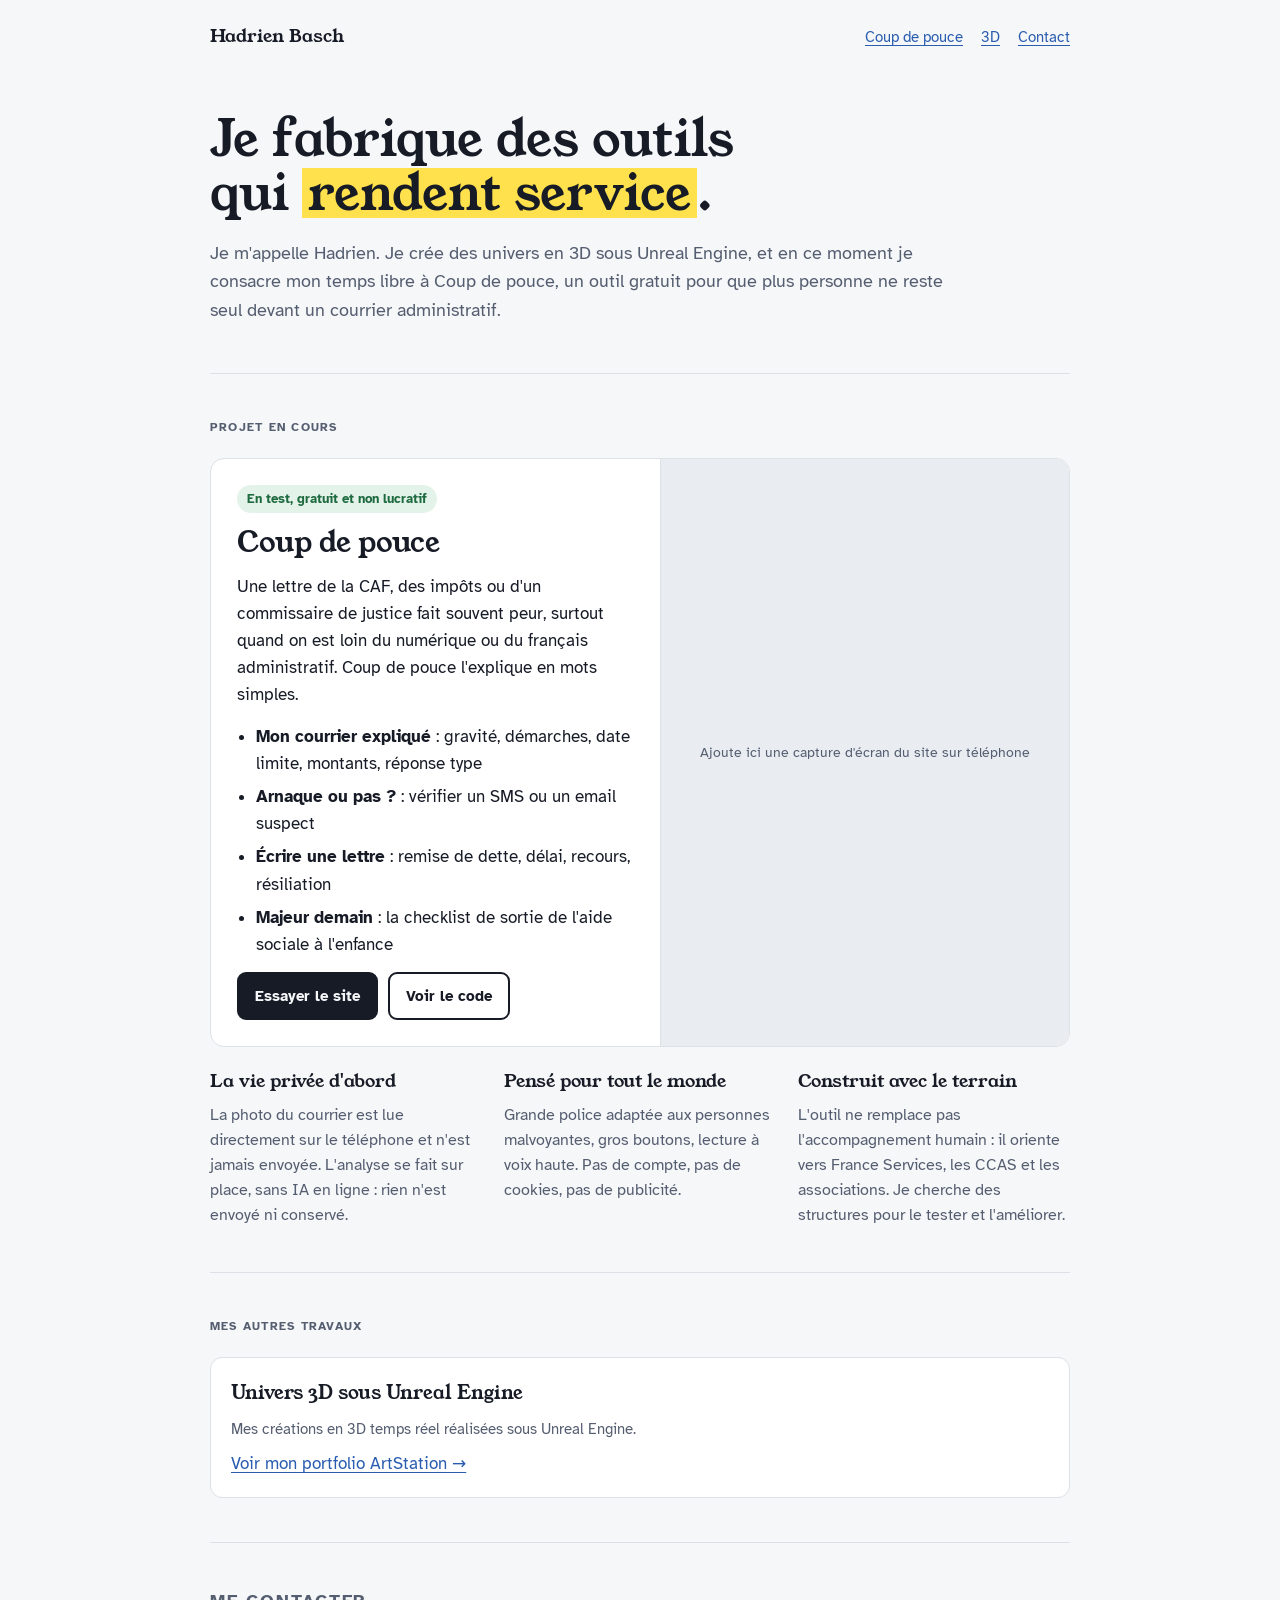
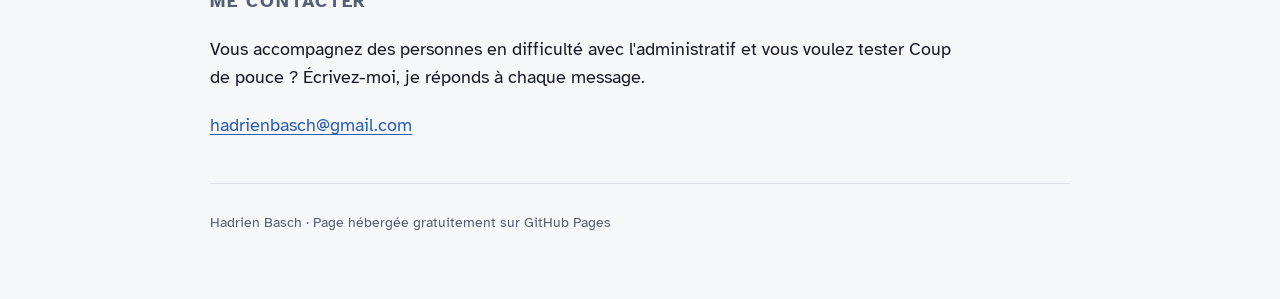
==== index.html @ 84426b32 "Create index.html" ====
<!doctype html>
<html lang="fr">
<head>
<meta charset="utf-8">
<meta name="viewport" content="width=device-width,initial-scale=1">
<title>Hadrien Basch – projets</title>
<meta name="description" content="Je conçois des outils numériques utiles et des univers en 3D. Projet en cours : Coup de pouce, un outil gratuit pour comprendre ses courriers administratifs.">
<link rel="stylesheet" href="https://fonts.googleapis.com/css2?family=Young+Serif&family=Atkinson+Hyperlegible:wght@400;700&display=swap">
<style>
:root{--bg:#F6F7F9;--paper:#FFFFFF;--ink:#171B26;--soft:#555E70;--rule:#DCE0E7;--marker:#FFE14D;--accent:#2A5DB0;
  --display:"Young Serif",Georgia,serif;--body:"Atkinson Hyperlegible",Verdana,system-ui,sans-serif}
@media (prefers-color-scheme:dark){:root{color-scheme:dark;--bg:#10131A;--paper:#181D28;--ink:#EDF0F5;--soft:#A9B1C2;--rule:#2A3142;--marker:#E8CC3F;--accent:#8DB2FF}}
*{box-sizing:border-box}
body{margin:0;background:var(--bg);color:var(--ink);font:17px/1.6 var(--body);padding:0 16px 64px}
.wrap{max-width:860px;margin:0 auto}
a{color:var(--accent);text-underline-offset:3px}
a:focus-visible{outline:3px solid var(--marker);outline-offset:3px}
p{margin:0;max-width:62ch}
h1,h2,h3{margin:0;font-weight:400;font-family:var(--display);text-wrap:balance}
.mark{background:linear-gradient(transparent 14%,var(--marker) 14%,var(--marker) 86%,transparent 86%);color:#171B26;padding:0 .12em}
header.top{display:flex;justify-content:space-between;align-items:center;padding:22px 0;gap:12px;flex-wrap:wrap}
header.top b{font-family:var(--display);font-weight:400;font-size:1.15rem}
header.top nav{display:flex;gap:18px;font-size:.95rem}
.intro{padding:40px 0 48px;display:flex;flex-direction:column;gap:18px;border-bottom:1px solid var(--rule)}
.intro h1{font-size:clamp(2rem,6vw,3.1rem);line-height:1.08;max-width:18ch}
.intro p{font-size:1.12rem;color:var(--soft)}
section{padding:44px 0;border-bottom:1px solid var(--rule);display:flex;flex-direction:column;gap:20px}
.label{font-size:.78rem;text-transform:uppercase;letter-spacing:.1em;font-weight:700;color:var(--soft);font-family:var(--body)}
.feature{background:var(--paper);border:1px solid var(--rule);border-radius:14px;overflow:hidden;display:grid;grid-template-columns:1.1fr 1fr}
@media (max-width:720px){.feature{grid-template-columns:1fr}}
.feature .txt{padding:26px;display:flex;flex-direction:column;gap:14px}
.feature h2{font-size:1.8rem;line-height:1.1}
.status{display:inline-block;width:fit-content;font-size:.8rem;font-weight:700;padding:4px 10px;border-radius:999px;background:#E4F3EA;color:#1F6B40}
@media (prefers-color-scheme:dark){.status{background:#15301F;color:#7ED6A2}}
.feature ul{margin:0;padding-left:1.1em;display:flex;flex-direction:column;gap:6px}
.shot{background:#E9EDF2;min-height:260px;display:grid;place-items:center;color:#555E70;font-size:.9rem;text-align:center;padding:20px;border-left:1px solid var(--rule)}
.shot img{width:100%;height:100%;object-fit:cover;display:block}
@media (prefers-color-scheme:dark){.shot{background:#1D2330;color:#A9B1C2}}
.links{display:flex;gap:10px;flex-wrap:wrap}
.btn{display:inline-flex;align-items:center;gap:6px;padding:10px 16px;border-radius:9px;border:2px solid var(--ink);color:var(--ink);text-decoration:none;font-weight:700;font-size:.95rem}
.btn.primary{background:var(--ink);color:var(--bg)}
.why{display:grid;grid-template-columns:repeat(auto-fit,minmax(220px,1fr));gap:22px}
.why h3{font-size:1.15rem;margin-bottom:6px}
.why p{color:var(--soft);font-size:.98rem}
.other{display:grid;grid-template-columns:repeat(auto-fit,minmax(240px,1fr));gap:16px}
.card{background:var(--paper);border:1px solid var(--rule);border-radius:12px;padding:20px;display:flex;flex-direction:column;gap:8px}
.card h3{font-size:1.2rem}
.card p{color:var(--soft);font-size:.96rem}
.contact p{font-size:1.1rem}
footer{padding-top:28px;color:var(--soft);font-size:.88rem}
</style>
</head>
<body>
<div class="wrap">
  <header class="top">
    <b>Hadrien Basch</b>
    <nav><a href="#coup-de-pouce">Coup de pouce</a><a href="#autres">3D</a><a href="#contact">Contact</a></nav>
  </header>

  <div class="intro">
    <h1>Je fabrique des outils qui <span class="mark">rendent service</span>.</h1>
    <p>Je m'appelle Hadrien. Je crée des univers en 3D sous Unreal Engine, et en ce moment je consacre mon temps libre à Coup de pouce, un outil gratuit pour que plus personne ne reste seul devant un courrier administratif.</p>
  </div>

  <section id="coup-de-pouce">
    <p class="label">Projet en cours</p>
    <article class="feature">
      <div class="txt">
        <span class="status">En test, gratuit et non lucratif</span>
        <h2>Coup de pouce</h2>
        <p>Une lettre de la CAF, des impôts ou d'un commissaire de justice fait souvent peur, surtout quand on est loin du numérique ou du français administratif. Coup de pouce l'explique en mots simples.</p>
        <ul>
          <li><b>Mon courrier expliqué</b> : gravité, démarches, date limite, montants, réponse type</li>
          <li><b>Arnaque ou pas ?</b> : vérifier un SMS ou un email suspect</li>
          <li><b>Écrire une lettre</b> : remise de dette, délai, recours, résiliation</li>
          <li><b>Majeur demain</b> : la checklist de sortie de l'aide sociale à l'enfance</li>
        </ul>
        <div class="links">
          <a class="btn primary" href="https://hbasch.github.io/coupdepouce/">Essayer le site</a>
          <a class="btn" href="https://github.com/hbasch/coupdepouce">Voir le code</a>
        </div>
      </div>
      <div class="shot">
        <!-- Remplace ce bloc par une capture d'écran : <img src="capture-coupdepouce.png" alt="L'outil Mon courrier expliqué sur téléphone"> -->
        Ajoute ici une capture d'écran du site sur téléphone
      </div>
    </article>

    <div class="why">
      <div><h3>La vie privée d'abord</h3><p>La photo du courrier est lue directement sur le téléphone et n'est jamais envoyée. L'analyse se fait sur place, sans IA en ligne : rien n'est envoyé ni conservé.</p></div>
      <div><h3>Pensé pour tout le monde</h3><p>Grande police adaptée aux personnes malvoyantes, gros boutons, lecture à voix haute. Pas de compte, pas de cookies, pas de publicité.</p></div>
      <div><h3>Construit avec le terrain</h3><p>L'outil ne remplace pas l'accompagnement humain : il oriente vers France Services, les CCAS et les associations. Je cherche des structures pour le tester et l'améliorer.</p></div>
    </div>
  </section>

  <section id="autres">
    <p class="label">Mes autres travaux</p>
    <div class="other">
      <div class="card">
        <h3>Univers 3D sous Unreal Engine</h3>
        <p>Mes créations en 3D temps réel réalisées sous Unreal Engine.</p>
        <a href="https://www.artstation.com/hbasch">Voir mon portfolio ArtStation →</a>
      </div>
    </div>
  </section>

  <section id="contact" class="contact">
    <p class="label">Me contacter</p>
    <p>Vous accompagnez des personnes en difficulté avec l'administratif et vous voulez tester Coup de pouce ? Écrivez-moi, je réponds à chaque message.</p>
    <p><a href="mailto:hadrienbasch@gmail.com">hadrienbasch@gmail.com</a></p>
  </section>

  <footer>Hadrien Basch · Page hébergée gratuitement sur GitHub Pages</footer>
</div>
</body>
</html>
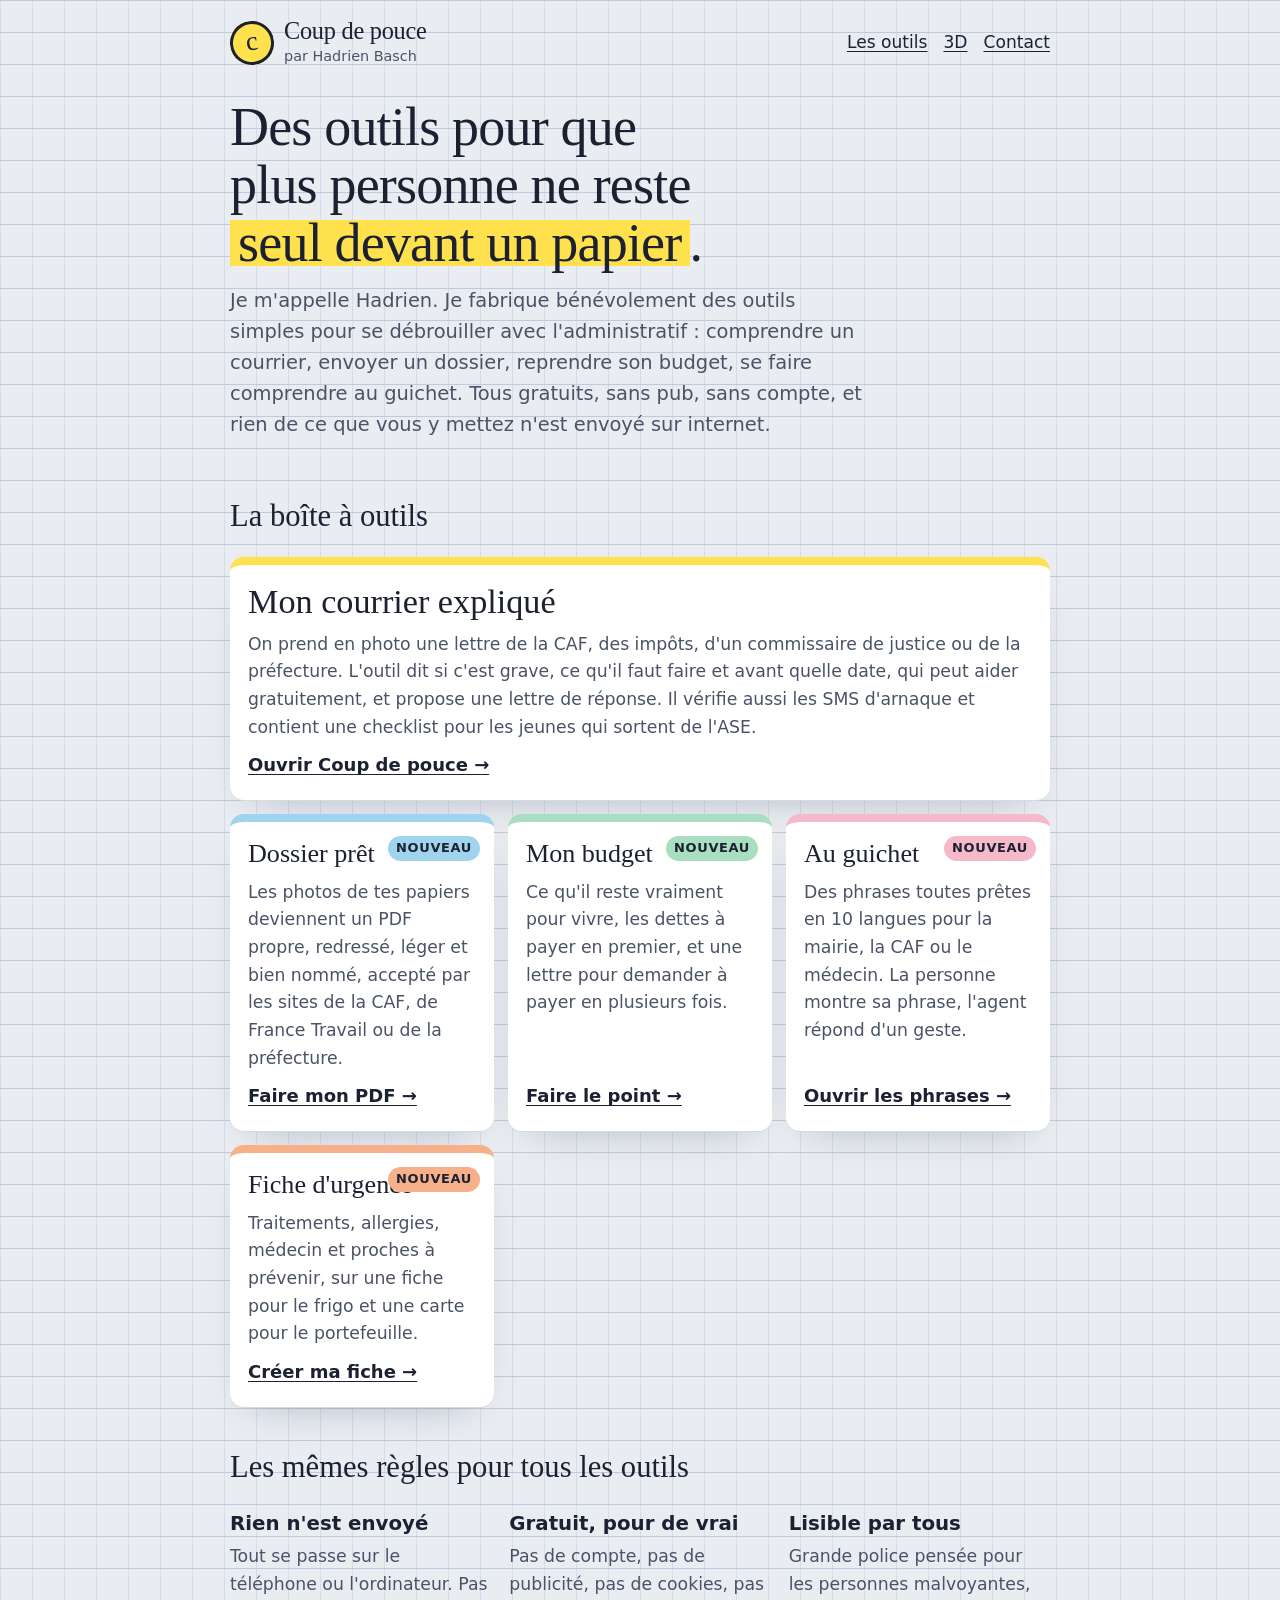
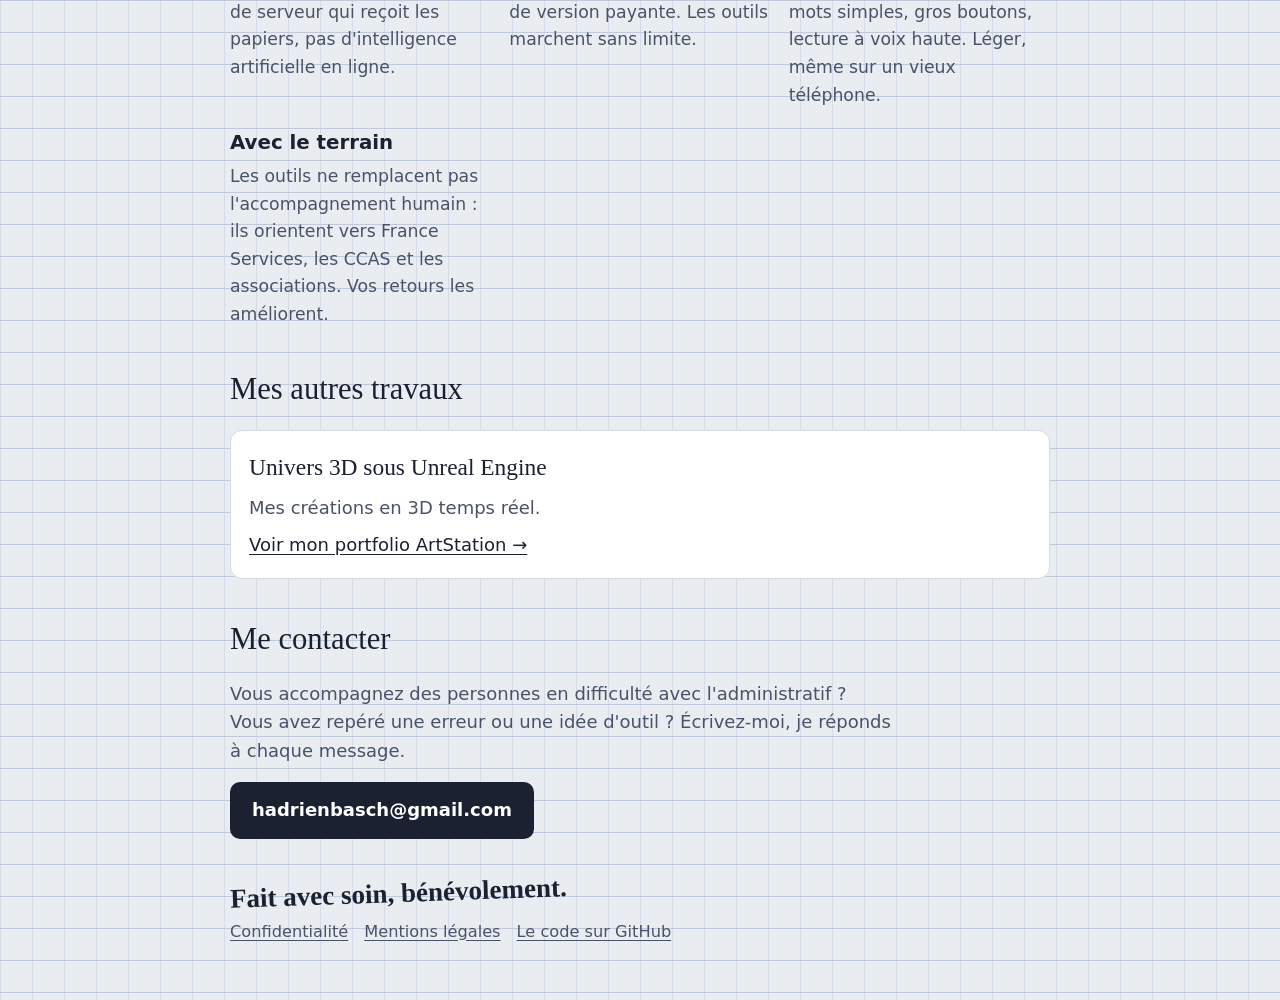
==== commit d126ea39: "Update index.html" ====
--- a/index.html
+++ b/index.html
@@ -3,114 +3,110 @@
 <head>
 <meta charset="utf-8">
 <meta name="viewport" content="width=device-width,initial-scale=1">
-<title>Hadrien Basch – projets</title>
-<meta name="description" content="Je conçois des outils numériques utiles et des univers en 3D. Projet en cours : Coup de pouce, un outil gratuit pour comprendre ses courriers administratifs.">
-<link rel="stylesheet" href="https://fonts.googleapis.com/css2?family=Young+Serif&family=Atkinson+Hyperlegible:wght@400;700&display=swap">
+<title>Hadrien Basch – outils utiles</title>
+<meta name="description" content="Coup de pouce : des outils gratuits, sans pub et sans compte pour se débrouiller avec l'administratif. Courriers, dossiers, budget, guichet, urgence. Par Hadrien Basch.">
+<link rel="icon" href="data:image/svg+xml,%3Csvg xmlns='http://www.w3.org/2000/svg' viewBox='0 0 32 32'%3E%3Ccircle cx='16' cy='16' r='15' fill='%23FFE14D'/%3E%3Ctext x='16' y='22' font-size='17' text-anchor='middle' font-family='Georgia' font-weight='bold' fill='%231B2130'%3Ec%3C/text%3E%3C/svg%3E">
+<link rel="stylesheet" href="commun/outils.css">
 <style>
-:root{--bg:#F6F7F9;--paper:#FFFFFF;--ink:#171B26;--soft:#555E70;--rule:#DCE0E7;--marker:#FFE14D;--accent:#2A5DB0;
-  --display:"Young Serif",Georgia,serif;--body:"Atkinson Hyperlegible",Verdana,system-ui,sans-serif}
-@media (prefers-color-scheme:dark){:root{color-scheme:dark;--bg:#10131A;--paper:#181D28;--ink:#EDF0F5;--soft:#A9B1C2;--rule:#2A3142;--marker:#E8CC3F;--accent:#8DB2FF}}
-*{box-sizing:border-box}
-body{margin:0;background:var(--bg);color:var(--ink);font:17px/1.6 var(--body);padding:0 16px 64px}
-.wrap{max-width:860px;margin:0 auto}
-a{color:var(--accent);text-underline-offset:3px}
-a:focus-visible{outline:3px solid var(--marker);outline-offset:3px}
-p{margin:0;max-width:62ch}
-h1,h2,h3{margin:0;font-weight:400;font-family:var(--display);text-wrap:balance}
-.mark{background:linear-gradient(transparent 14%,var(--marker) 14%,var(--marker) 86%,transparent 86%);color:#171B26;padding:0 .12em}
-header.top{display:flex;justify-content:space-between;align-items:center;padding:22px 0;gap:12px;flex-wrap:wrap}
-header.top b{font-family:var(--display);font-weight:400;font-size:1.15rem}
-header.top nav{display:flex;gap:18px;font-size:.95rem}
-.intro{padding:40px 0 48px;display:flex;flex-direction:column;gap:18px;border-bottom:1px solid var(--rule)}
-.intro h1{font-size:clamp(2rem,6vw,3.1rem);line-height:1.08;max-width:18ch}
-.intro p{font-size:1.12rem;color:var(--soft)}
-section{padding:44px 0;border-bottom:1px solid var(--rule);display:flex;flex-direction:column;gap:20px}
-.label{font-size:.78rem;text-transform:uppercase;letter-spacing:.1em;font-weight:700;color:var(--soft);font-family:var(--body)}
-.feature{background:var(--paper);border:1px solid var(--rule);border-radius:14px;overflow:hidden;display:grid;grid-template-columns:1.1fr 1fr}
-@media (max-width:720px){.feature{grid-template-columns:1fr}}
-.feature .txt{padding:26px;display:flex;flex-direction:column;gap:14px}
-.feature h2{font-size:1.8rem;line-height:1.1}
-.status{display:inline-block;width:fit-content;font-size:.8rem;font-weight:700;padding:4px 10px;border-radius:999px;background:#E4F3EA;color:#1F6B40}
-@media (prefers-color-scheme:dark){.status{background:#15301F;color:#7ED6A2}}
-.feature ul{margin:0;padding-left:1.1em;display:flex;flex-direction:column;gap:6px}
-.shot{background:#E9EDF2;min-height:260px;display:grid;place-items:center;color:#555E70;font-size:.9rem;text-align:center;padding:20px;border-left:1px solid var(--rule)}
-.shot img{width:100%;height:100%;object-fit:cover;display:block}
-@media (prefers-color-scheme:dark){.shot{background:#1D2330;color:#A9B1C2}}
-.links{display:flex;gap:10px;flex-wrap:wrap}
-.btn{display:inline-flex;align-items:center;gap:6px;padding:10px 16px;border-radius:9px;border:2px solid var(--ink);color:var(--ink);text-decoration:none;font-weight:700;font-size:.95rem}
-.btn.primary{background:var(--ink);color:var(--bg)}
-.why{display:grid;grid-template-columns:repeat(auto-fit,minmax(220px,1fr));gap:22px}
-.why h3{font-size:1.15rem;margin-bottom:6px}
-.why p{color:var(--soft);font-size:.98rem}
-.other{display:grid;grid-template-columns:repeat(auto-fit,minmax(240px,1fr));gap:16px}
-.card{background:var(--paper);border:1px solid var(--rule);border-radius:12px;padding:20px;display:flex;flex-direction:column;gap:8px}
-.card h3{font-size:1.2rem}
-.card p{color:var(--soft);font-size:.96rem}
-.contact p{font-size:1.1rem}
-footer{padding-top:28px;color:var(--soft);font-size:.88rem}
+.tools{display:grid;grid-template-columns:repeat(auto-fit,minmax(240px,1fr));gap:14px}
+.tool{background:var(--paper);border-radius:14px;border-top:8px solid var(--c);box-shadow:0 1px 0 var(--rule),0 18px 40px -26px rgba(20,30,50,.35);padding:18px 18px 20px;display:flex;flex-direction:column;gap:10px;text-decoration:none;color:var(--ink);position:relative}
+.tool:hover{transform:translateY(-2px)}
+.tool:focus-visible{outline:3px solid var(--marker);outline-offset:3px}
+@media (prefers-reduced-motion:no-preference){.tool{transition:transform .15s}}
+.tool h3{font-family:var(--display);font-weight:400;font-size:1.45rem;line-height:1.1}
+.tool p{color:var(--ink-soft);font-size:.96rem}
+.tool .go{margin-top:auto;font-weight:700;text-decoration:underline;text-underline-offset:3px}
+.tool .tag{position:absolute;top:14px;right:14px;font-size:.72rem;font-weight:700;text-transform:uppercase;letter-spacing:.05em;padding:2px 8px;border-radius:999px;background:var(--c);color:#1B2130}
+.tool.main{grid-column:1/-1}
+.tool.main h3{font-size:1.9rem}
+.why{display:grid;grid-template-columns:repeat(auto-fit,minmax(220px,1fr));gap:18px}
+.why h3{font-size:1.1rem;margin-bottom:4px}
+.why p{color:var(--ink-soft);font-size:.96rem}
+.sec{padding-block:30px 6px;display:flex;flex-direction:column;gap:16px}
+.sec>h2{font-family:var(--display);font-weight:400;font-size:1.7rem}
+.card3d{background:var(--paper);border:1px solid var(--rule);border-radius:12px;padding:18px;display:flex;flex-direction:column;gap:8px}
+.card3d h3{font-family:var(--display);font-weight:400;font-size:1.3rem}
 </style>
 </head>
 <body>
 <div class="wrap">
   <header class="top">
-    <b>Hadrien Basch</b>
-    <nav><a href="#coup-de-pouce">Coup de pouce</a><a href="#autres">3D</a><a href="#contact">Contact</a></nav>
+    <a class="brand" href="./" aria-label="Accueil">
+      <span class="seal" aria-hidden="true"><span>c</span></span>
+      <span><b>Coup de pouce</b><small>par Hadrien Basch</small></span>
+    </a>
+    <nav class="row" style="gap:16px;font-size:.95rem"><a href="#outils">Les outils</a><a href="#autres">3D</a><a href="#contact">Contact</a></nav>
   </header>
 
-  <div class="intro">
-    <h1>Je fabrique des outils qui <span class="mark">rendent service</span>.</h1>
-    <p>Je m'appelle Hadrien. Je crée des univers en 3D sous Unreal Engine, et en ce moment je consacre mon temps libre à Coup de pouce, un outil gratuit pour que plus personne ne reste seul devant un courrier administratif.</p>
+  <div class="hero">
+    <h1>Des outils pour que plus personne ne reste <span class="mark">seul devant un papier</span>.</h1>
+    <p>Je m'appelle Hadrien. Je fabrique bénévolement des outils simples pour se débrouiller avec l'administratif : comprendre un courrier, envoyer un dossier, reprendre son budget, se faire comprendre au guichet. Tous gratuits, sans pub, sans compte, et rien de ce que vous y mettez n'est envoyé sur internet.</p>
   </div>
 
-  <section id="coup-de-pouce">
-    <p class="label">Projet en cours</p>
-    <article class="feature">
-      <div class="txt">
-        <span class="status">En test, gratuit et non lucratif</span>
-        <h2>Coup de pouce</h2>
-        <p>Une lettre de la CAF, des impôts ou d'un commissaire de justice fait souvent peur, surtout quand on est loin du numérique ou du français administratif. Coup de pouce l'explique en mots simples.</p>
-        <ul>
-          <li><b>Mon courrier expliqué</b> : gravité, démarches, date limite, montants, réponse type</li>
-          <li><b>Arnaque ou pas ?</b> : vérifier un SMS ou un email suspect</li>
-          <li><b>Écrire une lettre</b> : remise de dette, délai, recours, résiliation</li>
-          <li><b>Majeur demain</b> : la checklist de sortie de l'aide sociale à l'enfance</li>
-        </ul>
-        <div class="links">
-          <a class="btn primary" href="https://hbasch.github.io/coupdepouce/">Essayer le site</a>
-          <a class="btn" href="https://github.com/hbasch/coupdepouce">Voir le code</a>
-        </div>
-      </div>
-      <div class="shot">
-        <!-- Remplace ce bloc par une capture d'écran : <img src="capture-coupdepouce.png" alt="L'outil Mon courrier expliqué sur téléphone"> -->
-        Ajoute ici une capture d'écran du site sur téléphone
-      </div>
-    </article>
-
-    <div class="why">
-      <div><h3>La vie privée d'abord</h3><p>La photo du courrier est lue directement sur le téléphone et n'est jamais envoyée. L'analyse se fait sur place, sans IA en ligne : rien n'est envoyé ni conservé.</p></div>
-      <div><h3>Pensé pour tout le monde</h3><p>Grande police adaptée aux personnes malvoyantes, gros boutons, lecture à voix haute. Pas de compte, pas de cookies, pas de publicité.</p></div>
-      <div><h3>Construit avec le terrain</h3><p>L'outil ne remplace pas l'accompagnement humain : il oriente vers France Services, les CCAS et les associations. Je cherche des structures pour le tester et l'améliorer.</p></div>
+  <section class="sec" id="outils" aria-labelledby="tOutils">
+    <h2 id="tOutils">La boîte à outils</h2>
+    <div class="tools">
+      <a class="tool main" href="coupdepouce/" style="--c:var(--t-courrier)">
+        <h3>Mon courrier expliqué</h3>
+        <p>On prend en photo une lettre de la CAF, des impôts, d'un commissaire de justice ou de la préfecture. L'outil dit si c'est grave, ce qu'il faut faire et avant quelle date, qui peut aider gratuitement, et propose une lettre de réponse. Il vérifie aussi les SMS d'arnaque et contient une checklist pour les jeunes qui sortent de l'ASE.</p>
+        <span class="go">Ouvrir Coup de pouce →</span>
+      </a>
+      <a class="tool" href="dossier/" style="--c:var(--t-dossier)">
+        <span class="tag">Nouveau</span>
+        <h3>Dossier prêt</h3>
+        <p>Les photos de tes papiers deviennent un PDF propre, redressé, léger et bien nommé, accepté par les sites de la CAF, de France Travail ou de la préfecture.</p>
+        <span class="go">Faire mon PDF →</span>
+      </a>
+      <a class="tool" href="budget/" style="--c:var(--t-budget)">
+        <span class="tag">Nouveau</span>
+        <h3>Mon budget</h3>
+        <p>Ce qu'il reste vraiment pour vivre, les dettes à payer en premier, et une lettre pour demander à payer en plusieurs fois.</p>
+        <span class="go">Faire le point →</span>
+      </a>
+      <a class="tool" href="guichet/" style="--c:var(--t-guichet)">
+        <span class="tag">Nouveau</span>
+        <h3>Au guichet</h3>
+        <p>Des phrases toutes prêtes en 10 langues pour la mairie, la CAF ou le médecin. La personne montre sa phrase, l'agent répond d'un geste.</p>
+        <span class="go">Ouvrir les phrases →</span>
+      </a>
+      <a class="tool" href="urgence/" style="--c:var(--t-urgence)">
+        <span class="tag">Nouveau</span>
+        <h3>Fiche d'urgence</h3>
+        <p>Traitements, allergies, médecin et proches à prévenir, sur une fiche pour le frigo et une carte pour le portefeuille.</p>
+        <span class="go">Créer ma fiche →</span>
+      </a>
     </div>
   </section>
 
-  <section id="autres">
-    <p class="label">Mes autres travaux</p>
-    <div class="other">
-      <div class="card">
-        <h3>Univers 3D sous Unreal Engine</h3>
-        <p>Mes créations en 3D temps réel réalisées sous Unreal Engine.</p>
-        <a href="https://www.artstation.com/hbasch">Voir mon portfolio ArtStation →</a>
-      </div>
+  <section class="sec" aria-labelledby="tPrincipes">
+    <h2 id="tPrincipes">Les mêmes règles pour tous les outils</h2>
+    <div class="why">
+      <div><h3>Rien n'est envoyé</h3><p>Tout se passe sur le téléphone ou l'ordinateur. Pas de serveur qui reçoit les papiers, pas d'intelligence artificielle en ligne.</p></div>
+      <div><h3>Gratuit, pour de vrai</h3><p>Pas de compte, pas de publicité, pas de cookies, pas de version payante. Les outils marchent sans limite.</p></div>
+      <div><h3>Lisible par tous</h3><p>Grande police pensée pour les personnes malvoyantes, mots simples, gros boutons, lecture à voix haute. Léger, même sur un vieux téléphone.</p></div>
+      <div><h3>Avec le terrain</h3><p>Les outils ne remplacent pas l'accompagnement humain : ils orientent vers France Services, les CCAS et les associations. Vos retours les améliorent.</p></div>
     </div>
   </section>
 
-  <section id="contact" class="contact">
-    <p class="label">Me contacter</p>
-    <p>Vous accompagnez des personnes en difficulté avec l'administratif et vous voulez tester Coup de pouce ? Écrivez-moi, je réponds à chaque message.</p>
-    <p><a href="mailto:hadrienbasch@gmail.com">hadrienbasch@gmail.com</a></p>
+  <section class="sec" id="autres" aria-labelledby="tAutres">
+    <h2 id="tAutres">Mes autres travaux</h2>
+    <div class="card3d">
+      <h3>Univers 3D sous Unreal Engine</h3>
+      <p class="lede">Mes créations en 3D temps réel.</p>
+      <a href="https://www.artstation.com/hbasch">Voir mon portfolio ArtStation →</a>
+    </div>
   </section>
 
-  <footer>Hadrien Basch · Page hébergée gratuitement sur GitHub Pages</footer>
+  <section class="sec" id="contact" aria-labelledby="tContact">
+    <h2 id="tContact">Me contacter</h2>
+    <p class="lede">Vous accompagnez des personnes en difficulté avec l'administratif ? Vous avez repéré une erreur ou une idée d'outil ? Écrivez-moi, je réponds à chaque message.</p>
+    <p><a class="btn" href="mailto:hadrienbasch@gmail.com">hadrienbasch@gmail.com</a></p>
+  </section>
+
+  <footer>
+    <p class="sig hand">Fait avec soin, bénévolement.</p>
+    <nav><a href="coupdepouce/confidentialite.html">Confidentialité</a><a href="coupdepouce/mentions-legales.html">Mentions légales</a><a href="https://github.com/hbasch">Le code sur GitHub</a></nav>
+  </footer>
 </div>
 </body>
 </html>
--- a/commun/outils.css
+++ b/commun/outils.css
@@ -0,0 +1,146 @@
+/* Boîte à outils Coup de pouce : style commun */
+@import url("../coupdepouce/fonts/fonts.css");
+:root{
+  --ground:#E9EDF2;--seyes:#D3DCE8;--seyes-bold:#BFCBDC;--margin:#E7A9AE;
+  --paper:#FFFFFF;--ink:#1B2130;--ink-soft:#4A5366;--rule:#D5DAE3;
+  --marker:#FFE14D;--marker-ink:#1B2130;
+  --red:#C23A2E;--red-bg:#FBE9E6;--green:#2B7A4B;--green-bg:#E4F3EA;--amber:#9A6200;--amber-bg:#FFF2CC;
+  --t-courrier:#FFE14D;--t-dossier:#9FD3EE;--t-budget:#A9DEC0;--t-guichet:#F5B9C9;--t-urgence:#F7B08A;
+  --btn:#1B2130;--btn-ink:#FFFFFF;--fs:18px;
+  --hand:"Caveat","Segoe Print","Bradley Hand",cursive;
+  --display:"Young Serif",Georgia,"Times New Roman",serif;
+  --body:"Atkinson Hyperlegible",Verdana,system-ui,sans-serif;
+}
+@media (prefers-color-scheme:dark){:root:not([data-theme="light"]){
+  color-scheme:dark;--ground:#11151D;--seyes:#1A202B;--seyes-bold:#212836;--margin:#5A2E35;
+  --paper:#1A2030;--ink:#ECEFF5;--ink-soft:#AEB6C7;--rule:#2D3548;--marker:#E8CC3F;--marker-ink:#11151D;
+  --red:#FF8B7E;--red-bg:#3B1E1B;--green:#7ED6A2;--green-bg:#15301F;--amber:#FFCB62;--amber-bg:#352A10;
+  --t-courrier:#C9AE2E;--t-dossier:#4A87A6;--t-budget:#4E9270;--t-guichet:#A5616F;--t-urgence:#B8704A;
+  --btn:#ECEFF5;--btn-ink:#11151D}}
+:root[data-theme="dark"]{
+  color-scheme:dark;--ground:#11151D;--seyes:#1A202B;--seyes-bold:#212836;--margin:#5A2E35;
+  --paper:#1A2030;--ink:#ECEFF5;--ink-soft:#AEB6C7;--rule:#2D3548;--marker:#E8CC3F;--marker-ink:#11151D;
+  --red:#FF8B7E;--red-bg:#3B1E1B;--green:#7ED6A2;--green-bg:#15301F;--amber:#FFCB62;--amber-bg:#352A10;
+  --t-courrier:#C9AE2E;--t-dossier:#4A87A6;--t-budget:#4E9270;--t-guichet:#A5616F;--t-urgence:#B8704A;
+  --btn:#ECEFF5;--btn-ink:#11151D}
+*{box-sizing:border-box}
+[hidden]{display:none!important}
+html{font-size:var(--fs)}
+body{margin:0;color:var(--ink);font-family:var(--body);font-size:1rem;line-height:1.6;background-color:var(--ground);
+  background-image:linear-gradient(var(--seyes-bold) 1px,transparent 1px),linear-gradient(90deg,var(--seyes) 1px,transparent 1px);
+  background-size:32px 32px,32px 32px;padding-inline:16px;padding-block:0 56px}
+.wrap{max-width:820px;margin:0 auto}
+p{margin:0}
+h1,h2,h3{margin:0;text-wrap:balance}
+a{color:inherit;text-underline-offset:3px}
+.mark{background:linear-gradient(transparent 12%,var(--marker) 12%,var(--marker) 88%,transparent 88%);color:var(--marker-ink);padding:0 .15em;box-decoration-break:clone;-webkit-box-decoration-break:clone}
+.hand{font-family:var(--hand);font-weight:600;line-height:1.1}
+
+.top{display:flex;justify-content:space-between;align-items:center;gap:12px;flex-wrap:wrap;padding-block:18px 8px}
+.brand{display:flex;align-items:center;gap:10px;text-decoration:none}
+.seal{width:44px;height:44px;border-radius:50%;background:var(--marker);display:grid;place-items:center;box-shadow:inset 0 0 0 3px var(--ink);transform:rotate(-8deg);flex:none}
+.seal span{font-family:var(--display);font-size:1.5rem;color:#1B2130;line-height:1;margin-top:-3px}
+.brand b{font-family:var(--display);font-weight:400;font-size:1.35rem;letter-spacing:-.01em;display:block;line-height:1.1}
+.brand small{display:block;font-size:.8rem;color:var(--ink-soft)}
+.sizes{display:flex;align-items:center;gap:4px;font-size:.85rem;color:var(--ink-soft)}
+.sizes button{font-family:var(--display);background:var(--paper);color:var(--ink);border:2px solid var(--ink);border-radius:8px;min-width:42px;min-height:42px;padding:0 8px;cursor:pointer;line-height:1}
+.sizes button[aria-pressed="true"]{background:var(--ink);color:var(--paper)}
+.sizes .s1{font-size:.85rem}.sizes .s2{font-size:1.05rem}.sizes .s3{font-size:1.3rem}
+
+/* barre de la collection */
+.suite{display:flex;gap:6px;overflow-x:auto;scrollbar-width:none;padding:6px 0 12px}
+.suite::-webkit-scrollbar{display:none}
+.suite a{flex:none;text-decoration:none;font-weight:700;font-size:.85rem;color:#1B2130;padding:7px 12px;border-radius:999px;border:2px solid transparent;white-space:nowrap}
+.suite a[data-t="courrier"]{background:var(--t-courrier)}.suite a[data-t="dossier"]{background:var(--t-dossier)}
+.suite a[data-t="budget"]{background:var(--t-budget)}.suite a[data-t="guichet"]{background:var(--t-guichet)}.suite a[data-t="urgence"]{background:var(--t-urgence)}
+.suite a[aria-current="page"]{border-color:var(--ink);box-shadow:inset 0 0 0 1px var(--ink)}
+@media (prefers-color-scheme:dark){:root:not([data-theme="light"]) .suite a{color:#0E1118}}
+
+.hero{padding-block:22px 22px}
+.beta{display:flex;flex-wrap:wrap;gap:4px 10px;align-items:baseline;font-size:.92rem;color:var(--ink-soft);background:var(--paper);border:2px dashed var(--ink-soft);border-radius:10px;padding:10px 14px;margin-bottom:18px;max-width:none!important}
+.beta b{background:var(--tool);color:#1B2130;padding:1px 8px;border-radius:999px;font-size:.8rem;text-transform:uppercase;letter-spacing:.05em}
+.suite a .nv{font-style:normal;font-weight:700;font-size:.62rem;text-transform:uppercase;letter-spacing:.05em;margin-left:6px;background:rgba(255,255,255,.7);padding:1px 5px;border-radius:4px;vertical-align:1px}
+.hero h1{font-family:var(--display);font-weight:400;font-size:clamp(1.9rem,6vw,3rem);line-height:1.08;letter-spacing:-.015em;max-width:18ch}
+.hero p{margin-top:12px;font-size:1.08rem;color:var(--ink-soft);max-width:52ch}
+
+.sheet{background:var(--paper);border-radius:14px;box-shadow:0 1px 0 var(--rule),0 18px 40px -24px rgba(20,30,50,.35);position:relative;border-top:8px solid var(--tool,var(--t-courrier))}
+.panel{padding:28px 28px 32px 56px;display:flex;flex-direction:column;gap:22px;position:relative}
+.panel::before{content:"";position:absolute;left:36px;top:0;bottom:0;width:2px;background:var(--margin)}
+@media (max-width:560px){.panel{padding:22px 16px 26px 32px}.panel::before{left:18px}}
+.panel h2{font-family:var(--display);font-weight:400;font-size:1.6rem;line-height:1.15}
+.lede{color:var(--ink-soft);max-width:58ch}
+.sheet+.sheet{margin-top:18px}
+
+.step{position:relative;display:flex;flex-direction:column;gap:10px}
+.step>.num{position:absolute;left:-44px;top:-2px;width:30px;height:30px;border-radius:50%;background:var(--ink);color:var(--paper);display:grid;place-items:center;font-weight:700;font-size:.9rem}
+@media (max-width:560px){.step>.num{left:-29px;width:22px;height:22px;font-size:.72rem}}
+.step h3{font-size:1.1rem}
+.hint{color:var(--ink-soft);font-size:.92rem}
+
+label{font-weight:700;display:block}
+.field{display:flex;flex-direction:column;gap:6px;min-width:0}
+textarea,select,input[type=text],input[type=number],input[type=tel],input[type=date]{width:100%;font:inherit;color:var(--ink);background:var(--paper);border:2px solid var(--rule);border-radius:8px;padding:11px 12px;min-width:0}
+textarea{min-height:110px;resize:vertical;line-height:1.5}
+textarea:hover,select:hover,input:hover{border-color:var(--ink-soft)}
+.row{display:flex;gap:10px;flex-wrap:wrap;align-items:center}
+.grid2{display:grid;grid-template-columns:repeat(auto-fit,minmax(210px,1fr));gap:14px}
+
+button{font:inherit}
+.btn{font-weight:700;padding:12px 20px;border-radius:10px;border:2px solid var(--btn);background:var(--btn);color:var(--btn-ink);cursor:pointer;min-height:50px;text-decoration:none;display:inline-flex;align-items:center;justify-content:center;gap:8px}
+.btn:hover{filter:brightness(1.15)}
+.btn.line{background:transparent;color:var(--ink);border-color:var(--ink)}
+.btn.small{min-height:40px;padding:6px 12px;font-size:.9rem}
+.btn.link{background:none;border:0;color:var(--ink);text-decoration:underline;text-underline-offset:3px;padding:8px 4px;min-height:auto}
+.btn:disabled{opacity:.55;cursor:wait}
+.btn:focus-visible,.suite a:focus-visible,.sizes button:focus-visible,textarea:focus-visible,select:focus-visible,input:focus-visible,summary:focus-visible,.drop:focus-within{outline:3px solid var(--marker);outline-offset:3px;box-shadow:0 0 0 5px var(--ink)}
+
+.drop{border:2px dashed var(--ink-soft);border-radius:12px;padding:18px;display:flex;align-items:center;gap:16px;flex-wrap:wrap;cursor:pointer;background:repeating-linear-gradient(-45deg,transparent 0 12px,rgba(127,140,160,.06) 12px 24px);position:relative}
+.drop input{position:absolute;opacity:0;width:1px;height:1px}
+.drop .cam{width:52px;height:52px;flex:none;border-radius:12px;background:var(--tool,var(--marker));display:grid;place-items:center;color:#1B2130}
+.drop .cam svg{width:28px;height:28px}
+.drop b{display:block;font-size:1.05rem}
+.drop span span{color:var(--ink-soft);font-size:.9rem;font-weight:400;display:block}
+
+.promise{display:flex;gap:14px;align-items:flex-start;background:var(--green-bg);border-radius:10px;padding:14px 16px}
+.promise svg{flex:none;width:26px;height:26px;color:var(--green);margin-top:2px}
+.promise p{font-size:.95rem}
+.promise b{color:var(--green)}
+.warnline{font-size:.92rem;color:var(--ink-soft);border-left:4px solid var(--marker);padding-left:12px}
+.alert{background:var(--red-bg);color:var(--red);border-radius:10px;padding:14px 16px;font-weight:700}
+.okbox{background:var(--green-bg);color:var(--green);border-radius:10px;padding:14px 16px;font-weight:700}
+.stamp{display:inline-block;width:fit-content;font-family:var(--display);font-size:1.25rem;letter-spacing:.08em;text-transform:uppercase;padding:6px 14px;border:3px solid currentColor;border-radius:6px;transform:rotate(-3deg);box-shadow:inset 0 0 0 2px var(--paper),inset 0 0 0 4px currentColor}
+.stamp.ok{color:var(--green)}.stamp.warn{color:var(--amber)}.stamp.bad{color:var(--red)}
+.kicker{font-size:.78rem;text-transform:uppercase;letter-spacing:.08em;color:var(--ink-soft);font-weight:700}
+.big{font-family:var(--display);font-size:2rem;line-height:1.1}
+.letter{white-space:pre-wrap;background:var(--paper);border:1px solid var(--rule);border-radius:4px;padding:18px 18px 18px 30px;font-size:.95rem;position:relative;box-shadow:3px 3px 0 var(--rule)}
+.letter::before{content:"";position:absolute;left:16px;top:0;bottom:0;width:2px;background:var(--margin)}
+.aside{font-size:1.35rem;color:var(--red);transform:rotate(-2deg);width:fit-content}
+
+.lib{display:flex;flex-direction:column;border-top:1px solid var(--rule)}
+.lib details{border-bottom:1px solid var(--rule)}
+.lib summary{cursor:pointer;font-weight:700;padding:14px 4px;list-style:none;display:flex;justify-content:space-between;gap:12px}
+.lib summary::-webkit-details-marker{display:none}
+.lib summary::after{content:"+";font-family:var(--display);font-size:1.4rem;line-height:1}
+.lib details[open] summary::after{content:"–"}
+.lib .inner{display:flex;flex-direction:column;gap:12px;padding:0 4px 18px}
+
+.item{display:flex;gap:14px;align-items:flex-start;padding:10px 0;border-bottom:1px solid var(--rule)}
+.item input{appearance:none;-webkit-appearance:none;flex:none;width:26px;height:26px;border:2px solid var(--ink);border-radius:6px;margin:2px 0 0;cursor:pointer;display:grid;place-items:center;background:var(--paper)}
+.item input:checked{background:var(--ink)}
+.item input:checked::after{content:"";width:12px;height:7px;border:3px solid var(--paper);border-top:0;border-right:0;transform:rotate(-45deg) translate(1px,-1px)}
+.item label{cursor:pointer;min-width:0;flex:1;overflow-wrap:break-word}
+.item small{display:block;font-weight:400;color:var(--ink-soft);font-size:.9rem;margin-top:2px}
+.item input:checked + label{text-decoration:line-through;color:var(--ink-soft)}
+
+footer{margin-top:34px;display:flex;flex-direction:column;gap:10px;color:var(--ink-soft);font-size:.9rem}
+footer .sig{font-size:1.5rem;color:var(--ink);transform:rotate(-2deg);width:fit-content}
+footer nav{display:flex;gap:16px;flex-wrap:wrap}
+footer button{background:none;border:0;padding:0;color:inherit;text-decoration:underline;cursor:pointer;font-size:inherit}
+
+@media print{
+  body{background:#fff;padding:0;color:#000}
+  .top,.suite,.hero,footer,.noprint{display:none!important}
+  .sheet{box-shadow:none;border:0}
+  .panel{padding:0}.panel::before{display:none}
+}
+@media (prefers-reduced-motion:no-preference){.pop{animation:rise .3s ease-out both}@keyframes rise{from{transform:translateY(6px);opacity:.4}to{transform:none;opacity:1}}}
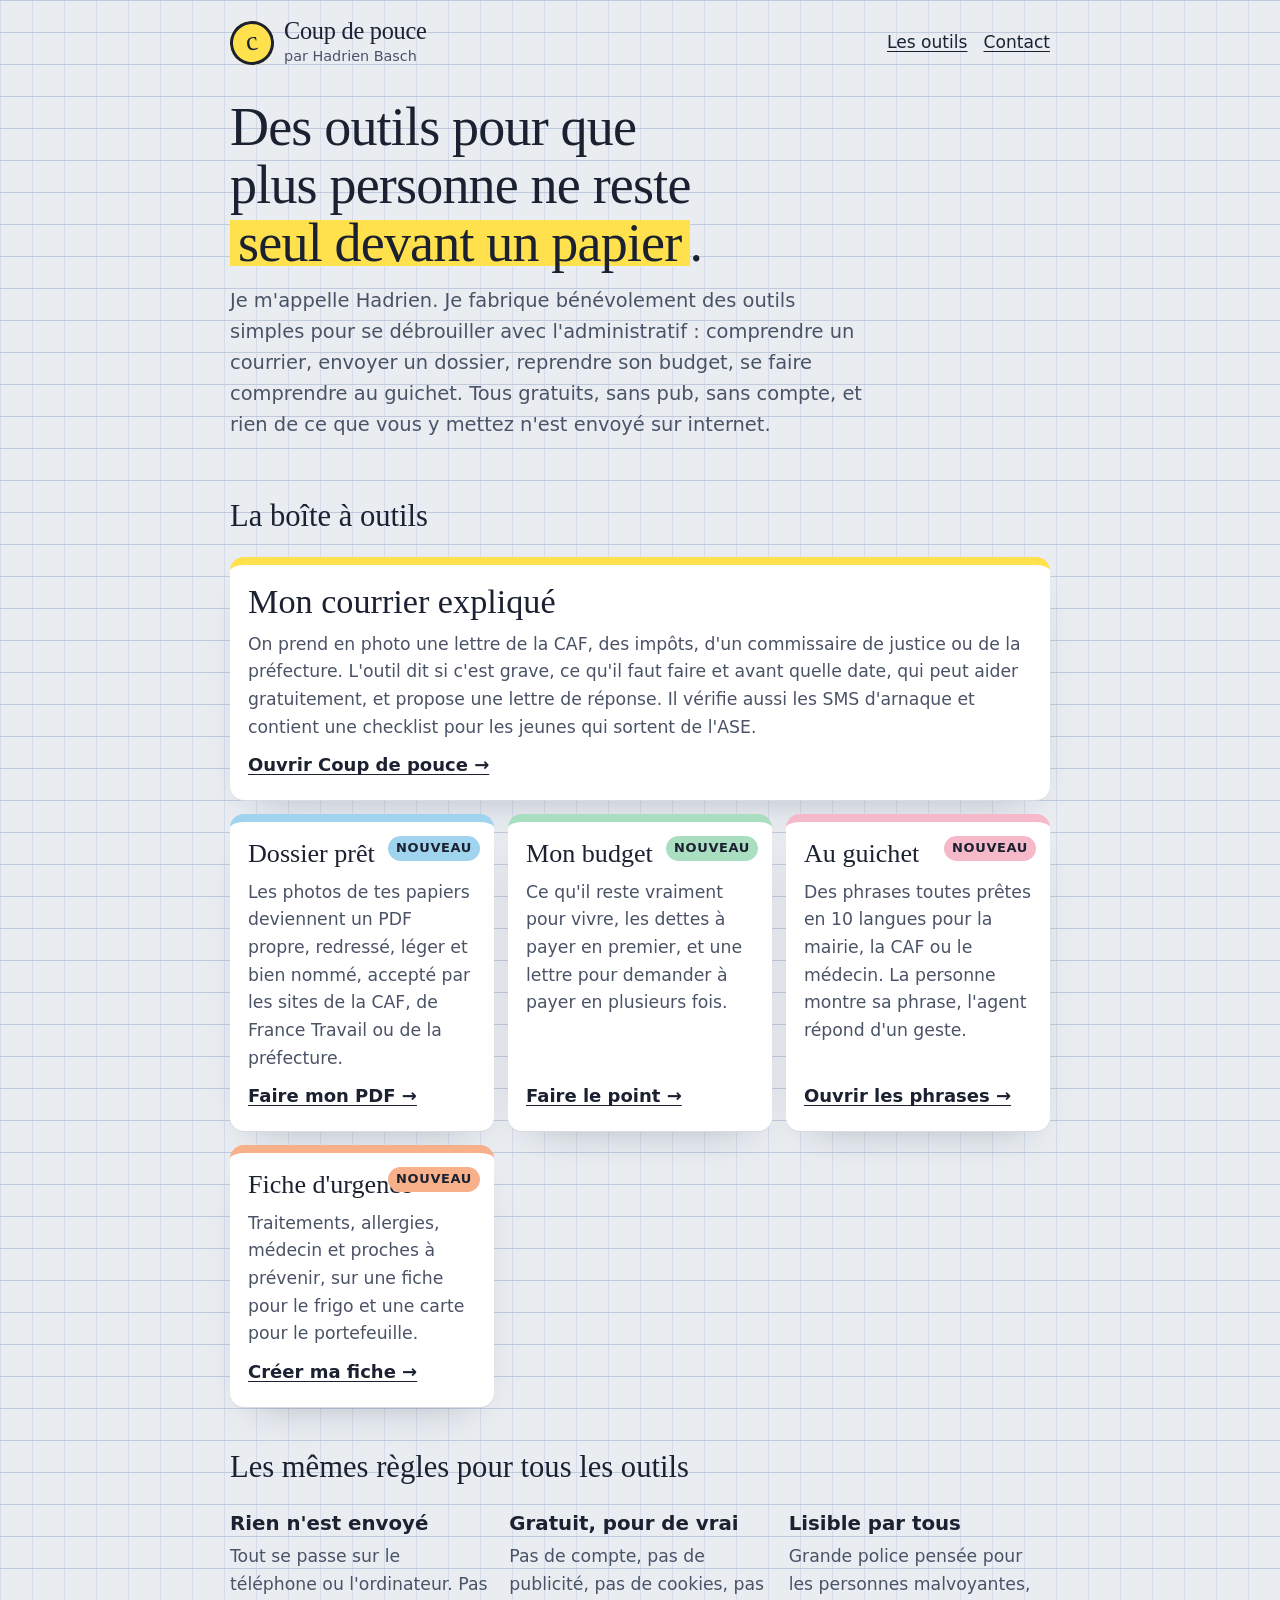
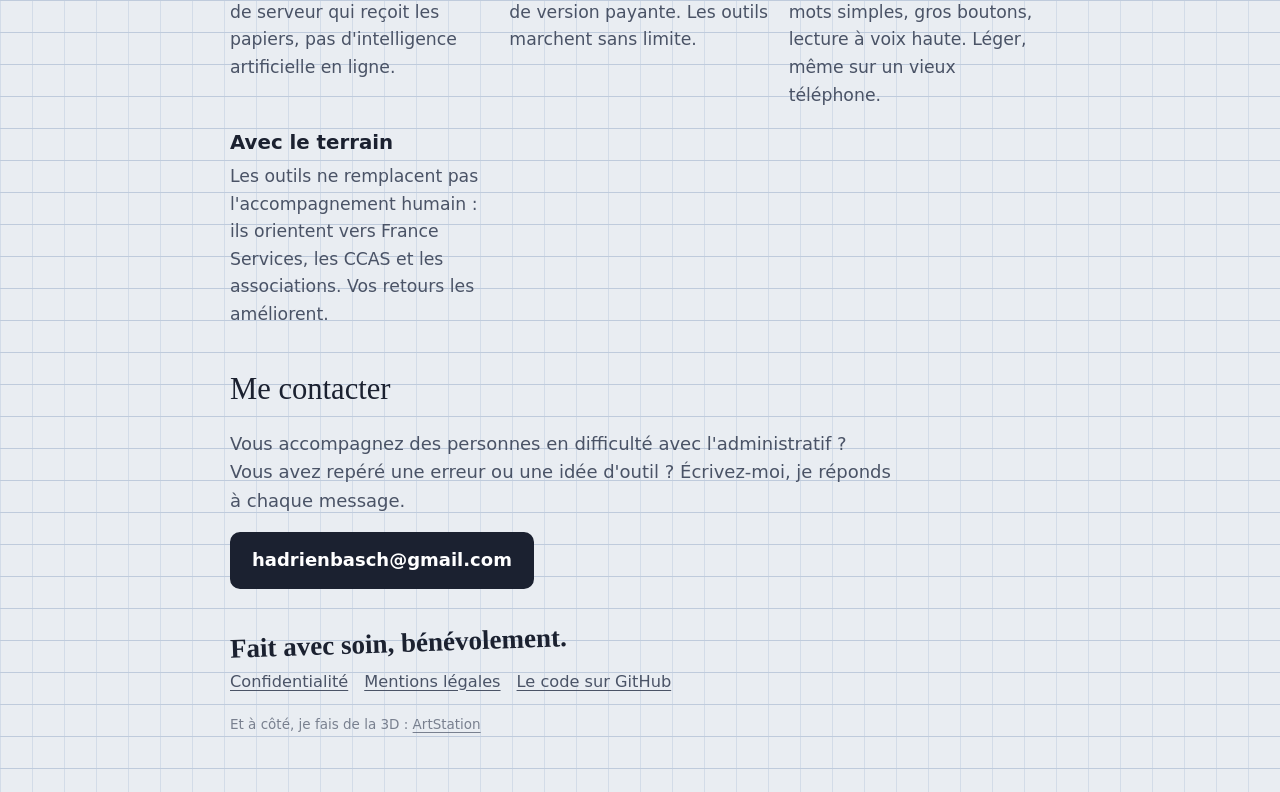
==== commit 5fb4060e: "Update index.html" ====
--- a/index.html
+++ b/index.html
@@ -24,8 +24,6 @@
 .why p{color:var(--ink-soft);font-size:.96rem}
 .sec{padding-block:30px 6px;display:flex;flex-direction:column;gap:16px}
 .sec>h2{font-family:var(--display);font-weight:400;font-size:1.7rem}
-.card3d{background:var(--paper);border:1px solid var(--rule);border-radius:12px;padding:18px;display:flex;flex-direction:column;gap:8px}
-.card3d h3{font-family:var(--display);font-weight:400;font-size:1.3rem}
 </style>
 </head>
 <body>
@@ -35,7 +33,7 @@
       <span class="seal" aria-hidden="true"><span>c</span></span>
       <span><b>Coup de pouce</b><small>par Hadrien Basch</small></span>
     </a>
-    <nav class="row" style="gap:16px;font-size:.95rem"><a href="#outils">Les outils</a><a href="#autres">3D</a><a href="#contact">Contact</a></nav>
+    <nav class="row" style="gap:16px;font-size:.95rem"><a href="#outils">Les outils</a><a href="#contact">Contact</a></nav>
   </header>
 
   <div class="hero">
@@ -88,15 +86,6 @@
     </div>
   </section>
 
-  <section class="sec" id="autres" aria-labelledby="tAutres">
-    <h2 id="tAutres">Mes autres travaux</h2>
-    <div class="card3d">
-      <h3>Univers 3D sous Unreal Engine</h3>
-      <p class="lede">Mes créations en 3D temps réel.</p>
-      <a href="https://www.artstation.com/hbasch">Voir mon portfolio ArtStation →</a>
-    </div>
-  </section>
-
   <section class="sec" id="contact" aria-labelledby="tContact">
     <h2 id="tContact">Me contacter</h2>
     <p class="lede">Vous accompagnez des personnes en difficulté avec l'administratif ? Vous avez repéré une erreur ou une idée d'outil ? Écrivez-moi, je réponds à chaque message.</p>
@@ -106,6 +95,7 @@
   <footer>
     <p class="sig hand">Fait avec soin, bénévolement.</p>
     <nav><a href="coupdepouce/confidentialite.html">Confidentialité</a><a href="coupdepouce/mentions-legales.html">Mentions légales</a><a href="https://github.com/hbasch">Le code sur GitHub</a></nav>
+    <p style="font-size:.75rem;opacity:.7;margin-top:10px">Et à côté, je fais de la 3D : <a href="https://www.artstation.com/hbasch">ArtStation</a></p>
   </footer>
 </div>
 </body>
